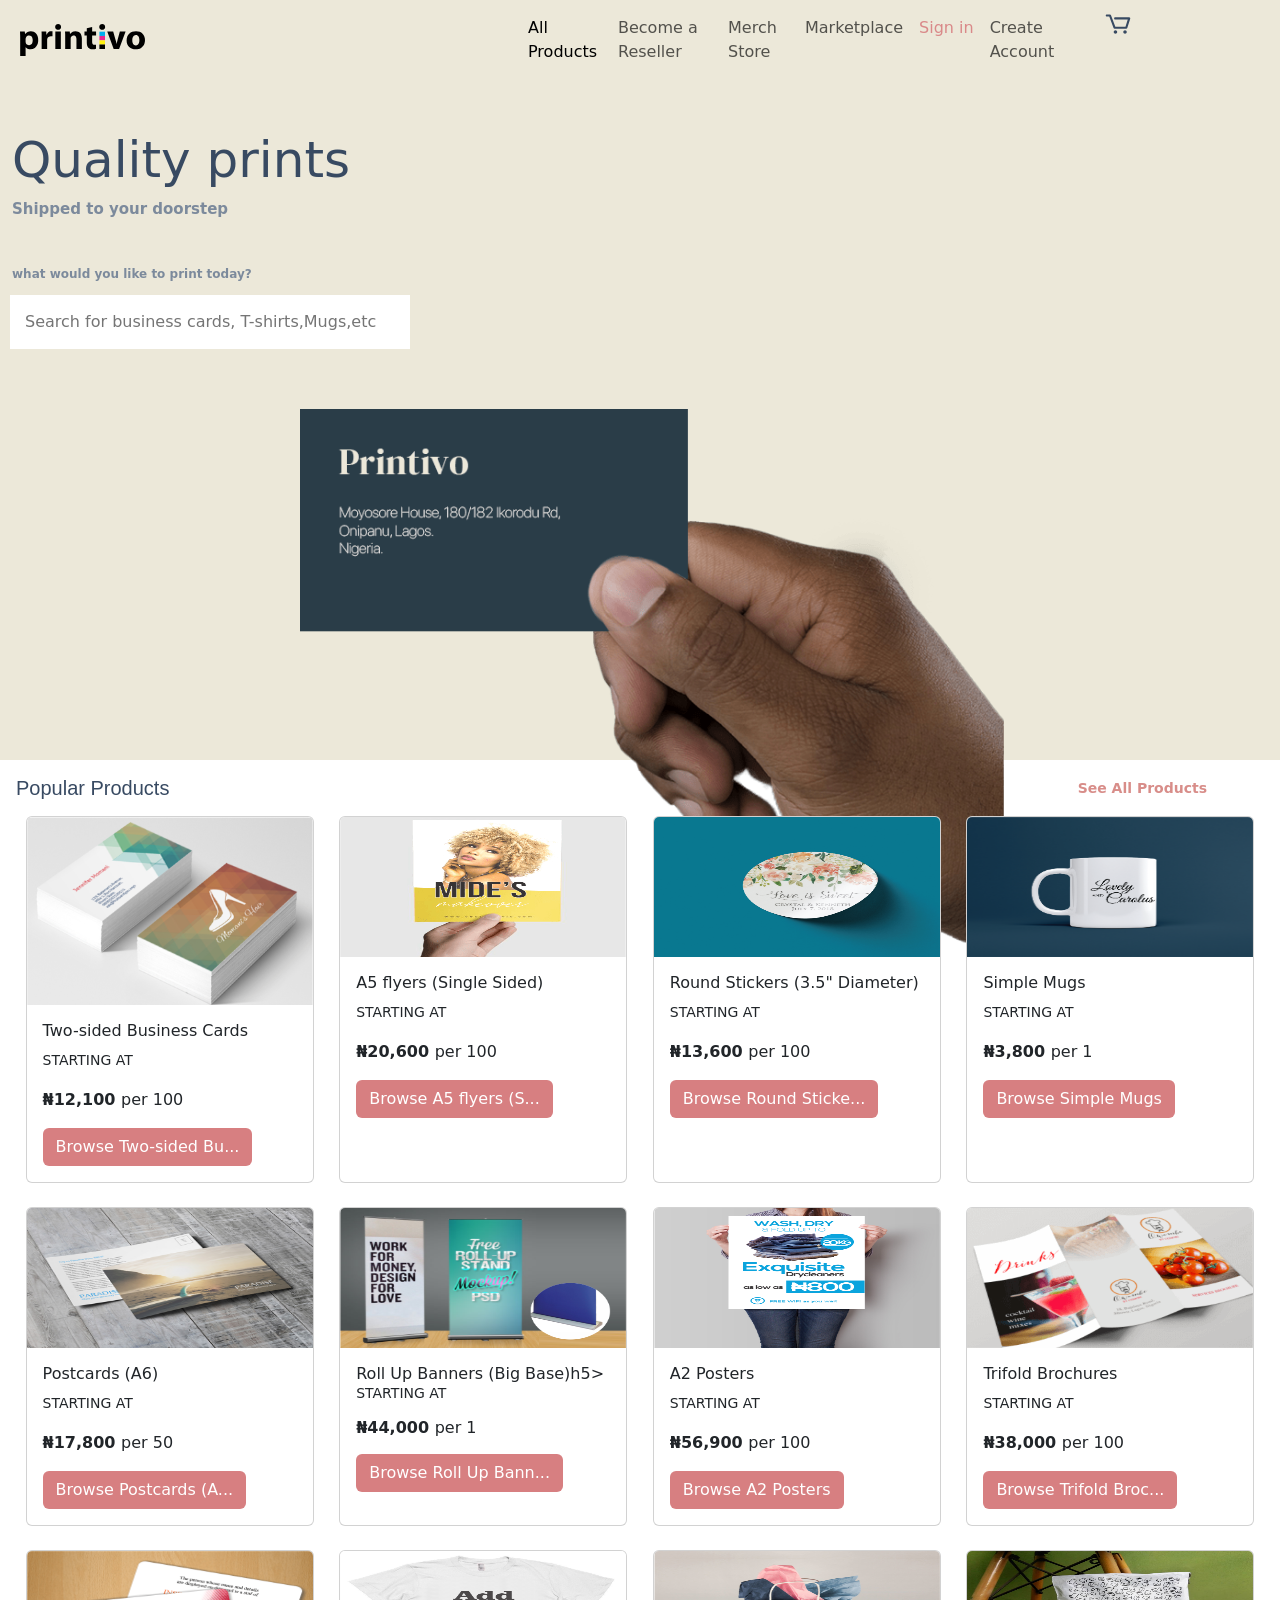
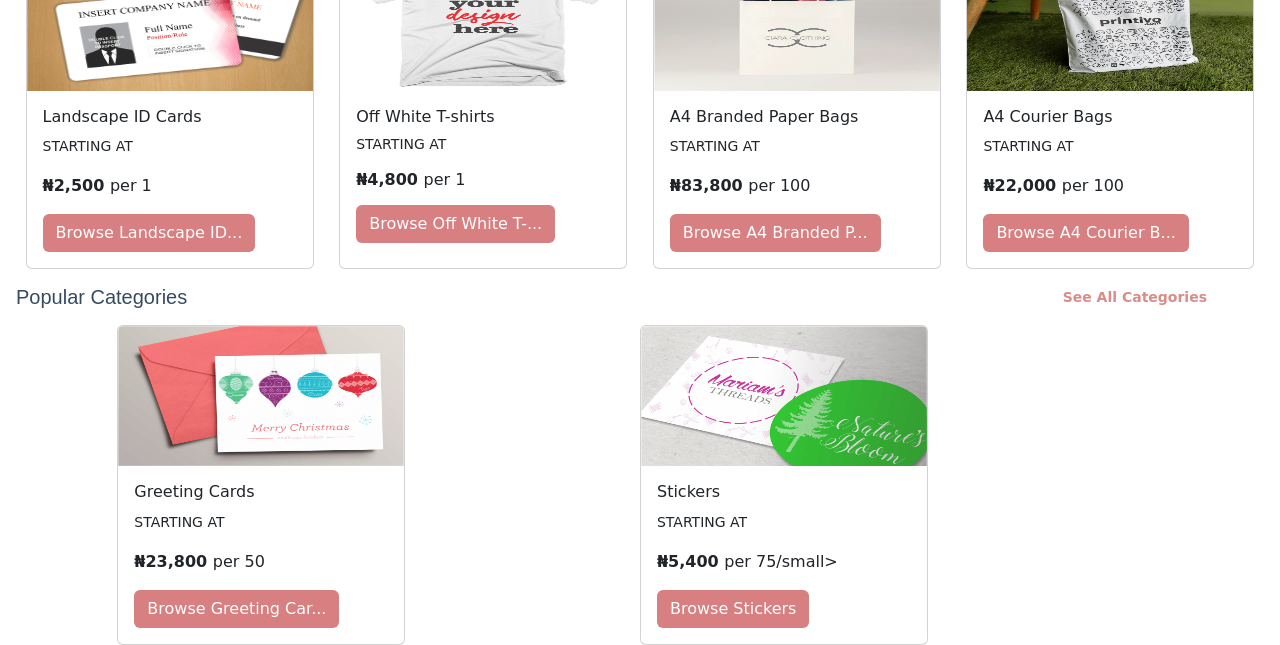
==== index.html @ 856d01d1 "renamed a file" ====
<!DOCTYPE html>
<html lang="en">
<head>
    <meta charset="UTF-8">
    <meta name="viewport" content="width=device-width, initial-scale=1.0">
    <title>Design and Print Business Cards,Flyers Online in Nigeria</title>
    <link rel="stylesheet" href="bootstrap-5.3.2-dist/bootstrap-5.3.2-dist/css/bootstrap.css">
    <link rel="stylesheet" href="printivo.css">
</head>
<body style="overflow-x: hidden;">
    
  <main style="background-color: #ece8d9;">
    <nav class="navbar navbar-expand-lg w-100  ">
      <div class="container-fluid ms-2">
        <img src="Image/download.svg"  width="125" alt="">
        <button class="navbar-toggler" type="button" data-bs-toggle="collapse" data-bs-target="#navbarNav" aria-controls="navbarNav" aria-expanded="true" aria-label="Toggle navigation">
          <span class="navbar-toggler-icon"></span>
        </button>
        <div class="collapse navbar-collapse" id="navbarNav">
          <ul class="navbar-nav">
            <li class="nav-item w">
              <a class="nav-link active ms-" style="margin-left: 375px; width: 90px;" aria-current="page" href="#">All Products</a>
            </li>
            <li class="nav-item ">
              <a class="nav-link" style="width: 110px;" href="#">Become a Reseller</a>
            </li>
            <li class="nav-item">
              <a class="nav-link" style="width: 77px;" href="#">Merch Store</a>
            </li>
            <li class="nav-item w-25">
              <a class="nav-link" href="#">Marketplace</a>
            </li>
            <li class="nav-item w-75">
              <a class="nav-link" style="color:#d98989 ;" href="#">Sign in</a>
            </li>
            <li class="nav-item ">
              <a class="nav-link" style="width: 120px;" href="#">Create Account</a>
            </li>
            <li class="nav-item w-25">
             <img src="Image/download (1).svg" alt="">
            </li>
          </ul>
        </div>
      </div>
    </nav>
      <div>

          <div class="hero">
            <div>
              <h1 style="color: #384a62; margin-left: 12px; margin-top: 50px; font-size: 50px;">Quality prints</h1> 
              <p style="color: #7c8a9c;  margin-left: 12px; font-weight: bold; font-size: 15px;">Shipped to your doorstep</p> <br>
               
              <small style="color: #7c8a9c;  margin-left: 12px; font-weight: bold; margin-top: 150px;font-size: 12px;">what would you like to print today?</small> <br>
              
               <input type="search" name="" placeholder="Search for business cards, T-shirts,Mugs,etc" style="border: none; width: 400px; margin-top: 10px; margin-left: 10px; padding: 15px;" id="">
            </div>
          <div>  <img src="Image/Card3_n9kqin.png" class=" hand"  alt="..." ></div>
          </div>
         
           
          
          
                   
        </div>
      </div>
  </main>
  
<nav class="navbar bg-body-light">
  <div class="container-fluid">
    <a class="navbar-brand fs-10" style="margin-left: 4px; color: #384a62; font-family:sans-serif ;">Popular Products</a>
    <form class="d-flex" role="search">
      <button class="btn border-none fs-6 fw-bolder me-5 " style="margin-right: -10px; color: #d88d89;" type="submit"><small>See All Products</small></button>
    </form>
  </div>
</nav>
<main class="d-lg-flex  d-sm-block" id="maim" style="justify-content: space-evenly;">
<!-- <div class="row">
  <div class="col"> -->
    <div class="card col-sm-6" style="width: 18rem;">
      <img src="Image/1440201227_two-sided-business-cards-by-printivo.png" class="card-img-top" alt="...">
      <div class="card-body">
        <h5 class="card-title fs-6">Two-sided Business Cards</h5> 
        <p class="card-text fw-light fs-6"><small>STARTING AT</small></p>
        <p class="card-text fw-bolder fs-6">₦12,100 <small class="fw-light fs-6">per 100</small></p>
        <a href="#" class="btn text-white fs-6" style="background-color: #d77f81;">Browse Two-sided Bu...</a>
      </div>
    </div>
  <div class="card col-sm-6" style="width: 18rem;">
      <img src="Image/mide.png" height="140" class="card-img-top" alt="...">
      <div class="card-body">
        <h5 class="card-title fs-6">A5 flyers (Single Sided)</h5> 
        <p class="card-text fw-light fs-6"><small>STARTING AT</small></p>
        <p class="card-text fw-bolder fs-6">₦20,600 <small class="fw-light fs-6">per 100</small></p>
        <a href="#" class="btn text-white fs-6" style="background-color: #d77f81;">Browse A5 flyers (S...</a>
      </div>
    </div>
  </div>
  </div>
<!-- <div class="row gap-10"> -->
  <div class="card col-sm-6" style="width: 18rem;">
    <img src="Image/rblu.png" height="140" class="card-img-top" alt="...">
    <div class="card-body">
      <h5 class="card-title fs-6">Round Stickers (3.5" Diameter)</h5> 
      <p class="card-text fw-light fs-6"><small>STARTING AT</small></p>
      <p class="card-text fw-bolder fs-6">₦13,600 <small class="fw-light fs-6">per 100</small></p>
      <a href="#" class="btn text-white fs-6" style="background-color: #d77f81;">Browse Round Sticke...</a>
    </div>
  </div>
<div class="card col-sm-6" style="width: 18rem;">
    <img src="Image/cup.png" height="140" class="card-img-top" alt="...">
    <div class="card-body">
      <h5 class="card-title fs-6">Simple Mugs</h5> 
      <p class="card-text fw-light fs-6"><small>STARTING AT</small></p>
      <p class="card-text fw-bolder fs-6">₦3,800 <small class="fw-light fs-6">per 1</small></p>
      <a href="#" class="btn text-white fs-6" style="background-color: #d77f81;">Browse Simple Mugs</a>
    </div>
  </div>
</div>
    </main> <br> 
<main class="d-lg-flex d-sm-block " id="maim"  style="justify-content: space-evenly;">
<!-- <div class="row"> -->
  <div class="card col-sm-6" style="width: 18rem;">
    <img src="Image/1439790190_postcard.jpg" height="140px" class="card-img-top" alt="...">
    <div class="card-body">
      <h5 class="card-title fs-6">Postcards (A6)</h5> 
      <p class="card-text fw-light fs-6"><small>STARTING AT</small></p>
      <p class="card-text fw-bolder fs-6"> ₦17,800  <small class="fw-light fs-6">per 50</small></p>
      <a href="#" class="btn text-white fs-6" style="background-color: #d77f81;">Browse Postcards (A...</a>
    </div>
  </div>
<div class="card col-sm-6" style="width: 18rem;">
    <img src="Image/1446183154_big rollup banner.png" height="140" class="card-img-top" alt="...">
    <div class="card-body">
      <h5 class="card-title fs-6">Roll Up Banners (Big Base)h5> 
      <p class="card-text fw-light fs-6"><small>STARTING AT</small></p>
      <p class="card-text fw-bolder fs-6">₦44,000 <small class="fw-light fs-6">per 1</small></p>
      <a href="#" class="btn text-white fs-6" style="background-color: #d77f81;">Browse Roll Up Bann...</a>
    </div>
  </div>
</div>
<!-- <div class="row"> -->
  <div class="card col-sm-6" style="width: 18rem;">
    <img src="Image/1572259118_product-5-(1).png" height="140" class="card-img-top" alt="...">
    <div class="card-body">
      <h5 class="card-title fs-6">A2 Posters</h5> 
      <p class="card-text fw-light fs-6"><small>STARTING AT</small></p>
      <p class="card-text fw-bolder fs-6">₦56,900 <small class="fw-light fs-6">per 100</small></p>
      <a href="#" class="btn text-white fs-6" style="background-color: #d77f81;">Browse A2 Posters</a>
    </div>
  </div>
<div class="card col-sm-6" style="width: 18rem;">
    <img src="Image/1473167305_trifold-brochure-printing.png" height="140" class="card-img-top" alt="...">
    <div class="card-body">
      <h5 class="card-title fs-6">Trifold Brochures</h5> 
      <p class="card-text fw-light fs-6"><small>STARTING AT</small></p>
      <p class="card-text fw-bolder fs-6">₦38,000 <small class="fw-light fs-6">per 100</small></p>
      <a href="#" class="btn text-white fs-6" style="background-color: #d77f81;">Browse Trifold Broc...</a>
    </div>
  </div>
</div>
    </main> <br>
<main class="d-lg-flex  d-sm-block" id="maim"  style="justify-content: space-evenly;">
<!-- <div class="row"> -->
  <div class="card col-sm-6" style="width: 18rem;">
  <img src="Image/1456215784_12.png" height="140px" class="card-img-top" alt="...">
  <div class="card-body">
    <h5 class="card-title fs-6">Landscape ID Cards</h5> 
    <p class="card-text fw-light fs-6"><small>STARTING AT</small></p>
    <p class="card-text fw-bolder fs-6"> ₦2,500  <small class="fw-light fs-6">per 1</small></p>
    <a href="#" class="btn text-white fs-6" style="background-color: #d77f81;">Browse Landscape ID...</a>
  </div>
</div>
<div class="card col-sm-6" style="width: 18rem;">
  <img src="Image/1485151940_White-tshirt.png" height="140" class="card-img-top" alt="...">
  <div class="card-body">
    <h5 class="card-title fs-6">Off White T-shirts<h5> 
    <p class="card-text fw-light fs-6"><small>STARTING AT</small></p>
    <p class="card-text fw-bolder fs-6">₦4,800 <small class="fw-light fs-6">per 1</small></p>
    <a href="#" class="btn text-white fs-6" style="background-color: #d77f81;">Browse Off White T-...</a>
  </div>
</div></div>
<!-- <div class="row"> -->
  <div class="card col-sm-6" style="width: 18rem;">
    <img src="Image/1572258123_product-3-(1).png" height="140" class="card-img-top" alt="...">
    <div class="card-body">
      <h5 class="card-title fs-6">A4 Branded Paper Bags</h5> 
      <p class="card-text fw-light fs-6"><small>STARTING AT</small></p>
      <p class="card-text fw-bolder fs-6">₦83,800 <small class="fw-light fs-6">per 100</small></p>
      <a href="#" class="btn text-white fs-6" style="background-color: #d77f81;">Browse A4 Branded P...</a>
    </div>
  </div>
<div class="card col-sm-6" style="width: 18rem;">
    <img src="Image/1607424257_63f28e7a-da1d-4685-a297-964e186a2170.jpeg" height="140" class="card-img-top" alt="...">
    <div class="card-body">
      <h5 class="card-title fs-6">A4 Courier Bags</h5> 
      <p class="card-text fw-light fs-6"><small>STARTING AT</small></p>
      <p class="card-text fw-bolder fs-6">₦22,000 <small class="fw-light fs-6">per 100</small></p>
      <a href="#" class="btn text-white fs-6" style="background-color: #d77f81;">Browse A4 Courier B...</a>
    </div>
  </div>
</div>
    </main>
    <nav class="navbar bg-body-light">
        <div class="container-fluid">
          <a class="navbar-brand fs-10" style="margin-left: 4px; color: #384a62; font-family:sans-serif ;">Popular Categories</a>
          <form class="d-flex" role="search">
            <button class="btn border-none fs-6 fw-bolder me-5" style="margin-right: -10px; color: #d88d89;" type="submit"><small>See All Categories</small></button>
          </form>
        </div>
      </nav>

      <main class="d-lg-flex d-sm-block ms-50 " id="maim"  style="justify-content: space-around;gap: -13px;">
        
       <!-- <div class="row"> -->
        <div class="card col-sm-6" style="width: 18rem;">
          <img src="Image/1473159158_Christmas-card-for-this-wonderful-season.png" height="140" class="card-img-top" alt="...">
          <div class="card-body">
            <h5 class="card-title fs-6">Greeting Cards</h5> 
            <p class="card-text fw-light fs-6"><small>STARTING AT</small></p>
            <p class="card-text fw-bolder fs-6">₦23,800 <small class="fw-light fs-6">per 50</small></p>
            <a href="#" class="btn text-white fs-6" style="background-color: #d77f81;">Browse Greeting Car...</a>
          </div>
        </div>
      <div class="card col-sm-6" style="width: 18rem;">
          <img src="Image/1473165427_stickers.png" height="140" class="card-img-top" alt="...">
          <div class="card-body">
            <h5 class="card-title fs-6">Stickers</h5> 
            <p class="card-text fw-light fs-6"><small>STARTING AT</small></p>
            <p class="card-text fw-bolder fs-6">₦5,400 <small class="fw-light fs-6">per 75/small></p>
            <a href="#" class="btn text-white fs-6" style="background-color: #d77f81;">Browse Stickers</a>
          </div>
        </div>
       </div>
            </main>


            

   <script src="bootstrap-5.3.2-dist/bootstrap-5.3.2-dist/js/bootstrap.bundle.js"></script>
</body>
</html>
---- printivo.css ----
.hand{
    position: relative;
    left: 300px;
    width: 55%; 
    margin-top: 60px;
}
.hero{
    height: 70vh;
}


@media screen and (max-width:481px) {
    .ve{
        height: 10vh;
    }
    .hand{
        display: none;
    } 
    .hero{
       height: 25vh; 
    }
    #maim{
       /* align-items: center; */
       /* text-align: center; */
       /* justify-items: center; */
       margin-left: 90px;
    }
}
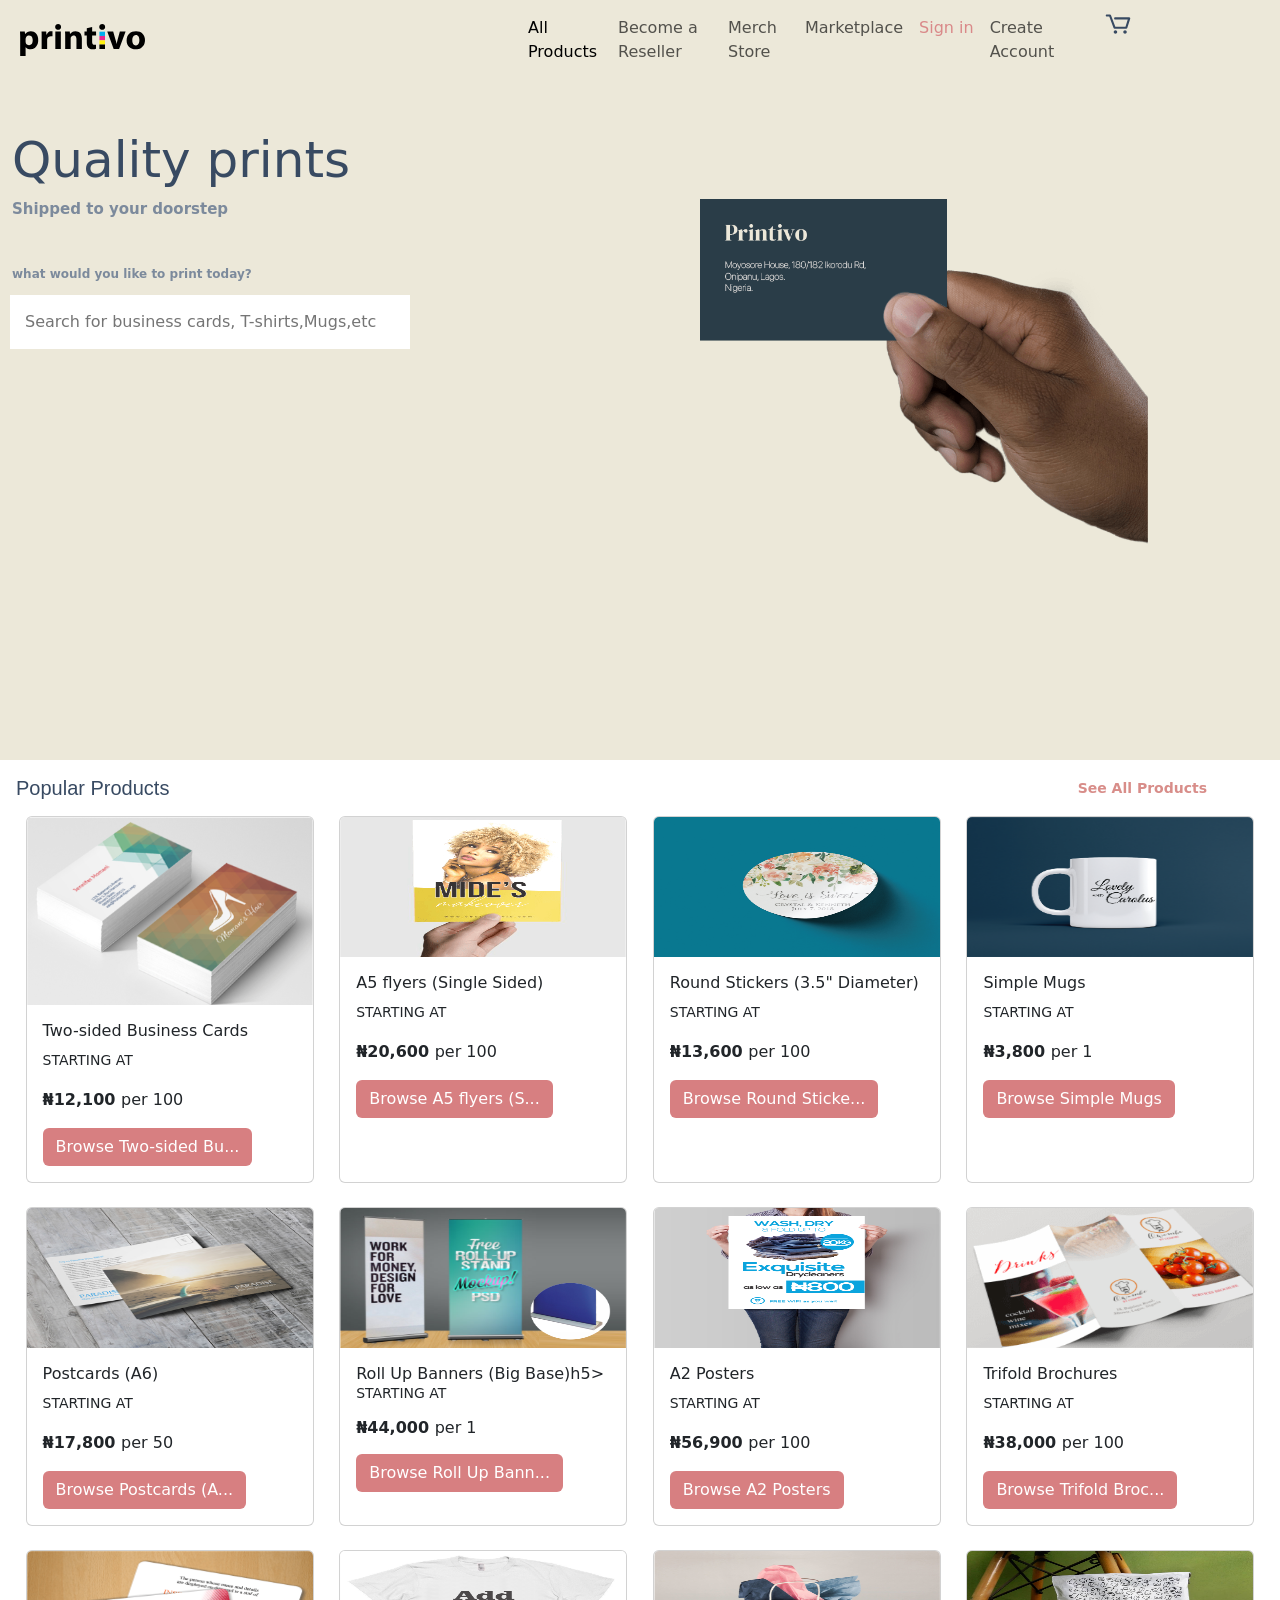
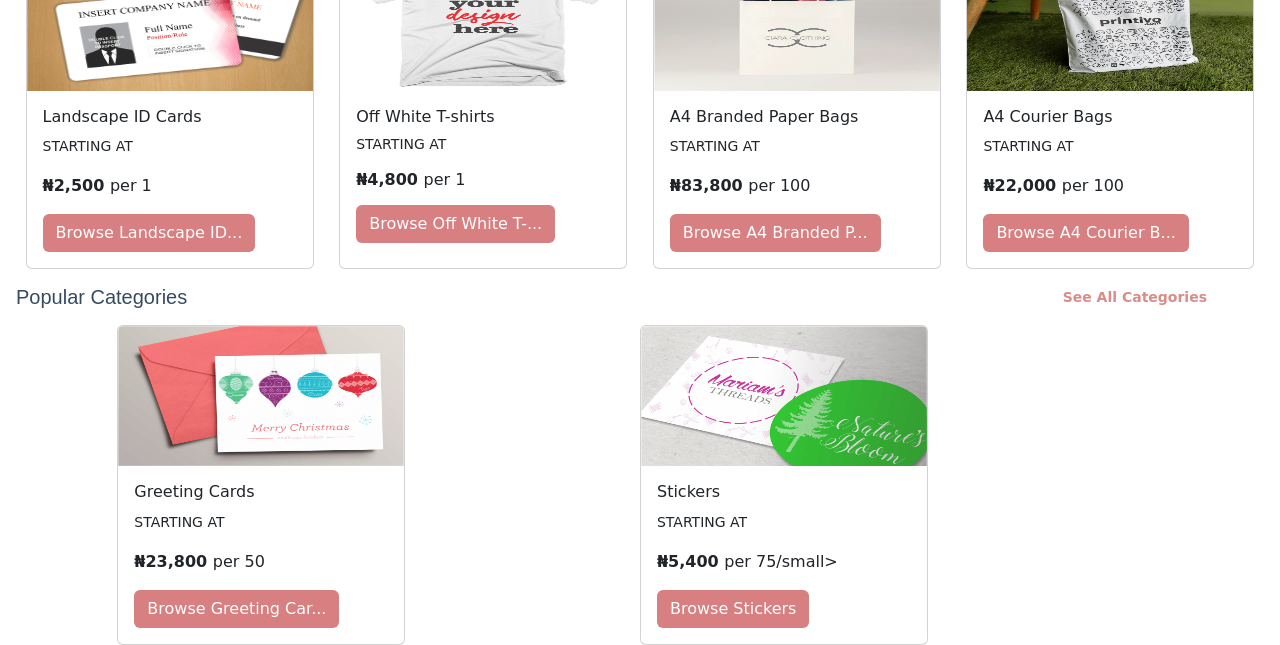
==== commit 9cfeb8ec: "added a style" ====
--- a/index.html
+++ b/index.html
@@ -9,7 +9,7 @@
 </head>
 <body style="overflow-x: hidden;">
     
-  <main style="background-color: #ece8d9;">
+  <main style="background-color: #ece8d9; z-index: 1;">
     <nav class="navbar navbar-expand-lg w-100  ">
       <div class="container-fluid ms-2">
         <img src="Image/download.svg"  width="125" alt="">
@@ -52,7 +52,7 @@
                
               <small style="color: #7c8a9c;  margin-left: 12px; font-weight: bold; margin-top: 150px;font-size: 12px;">what would you like to print today?</small> <br>
               
-               <input type="search" name="" placeholder="Search for business cards, T-shirts,Mugs,etc" style="border: none; width: 400px; margin-top: 10px; margin-left: 10px; padding: 15px;" id="">
+               <input type="search" id="input" name="" placeholder="Search for business cards, T-shirts,Mugs,etc" >
             </div>
           <div>  <img src="Image/Card3_n9kqin.png" class=" hand"  alt="..." ></div>
           </div>
--- a/printivo.css
+++ b/printivo.css
@@ -1,13 +1,19 @@
 .hand{
     position: relative;
-    left: 300px;
-    width: 55%; 
-    margin-top: 60px;
+    left: 700px;
+    width: 35%; 
+    margin-top: -150px;
 }
 .hero{
     height: 70vh;
 }
-
+#input{
+    border: none;
+     width: 400px;
+      margin-top: 10px; 
+      margin-left: 10px; 
+      padding: 15px;
+}
 
 @media screen and (max-width:481px) {
     .ve{
@@ -23,6 +29,15 @@
        /* align-items: center; */
        /* text-align: center; */
        /* justify-items: center; */
-       margin-left: 90px;
+       margin-left: 70px;
     }
+    #input{
+        border: none;
+         width: 300px;
+          margin-top: 10px; 
+          margin-left: 10px; 
+          padding: 15px;
+    }
+    
+    
 }
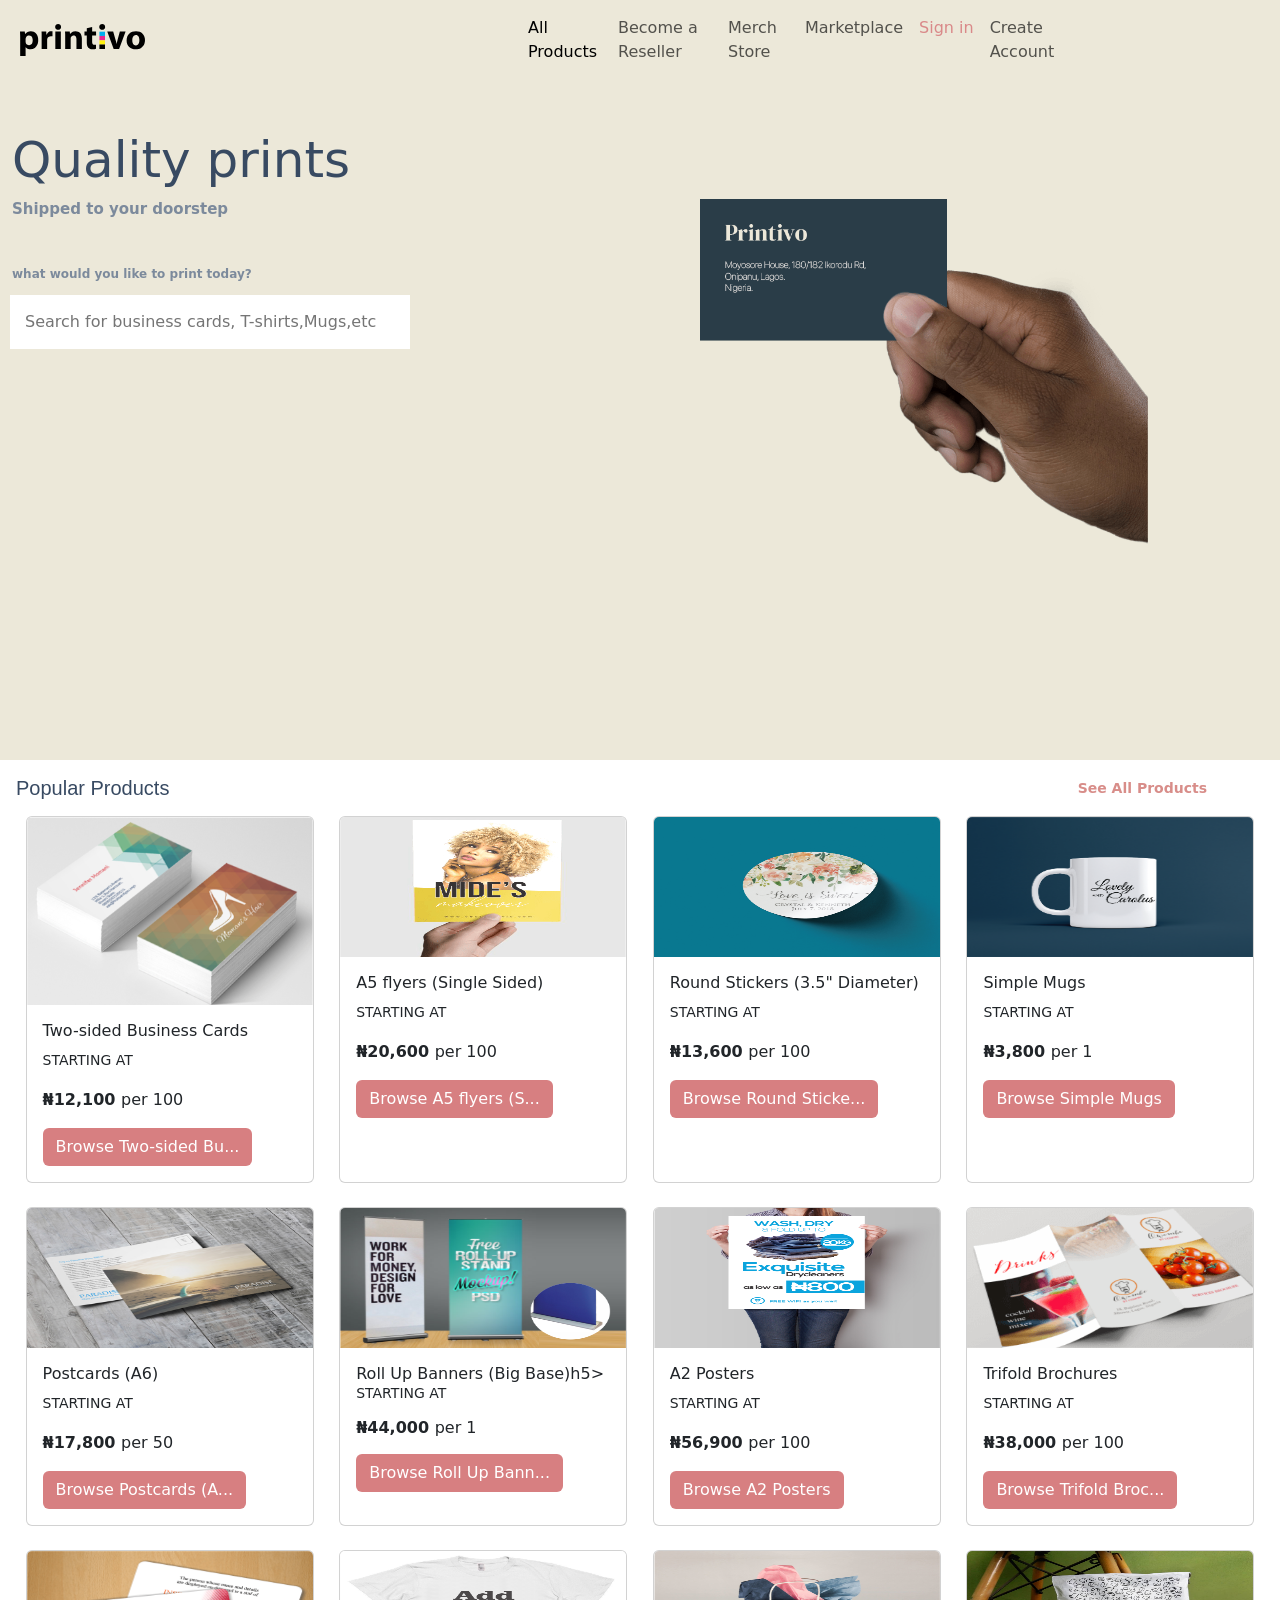
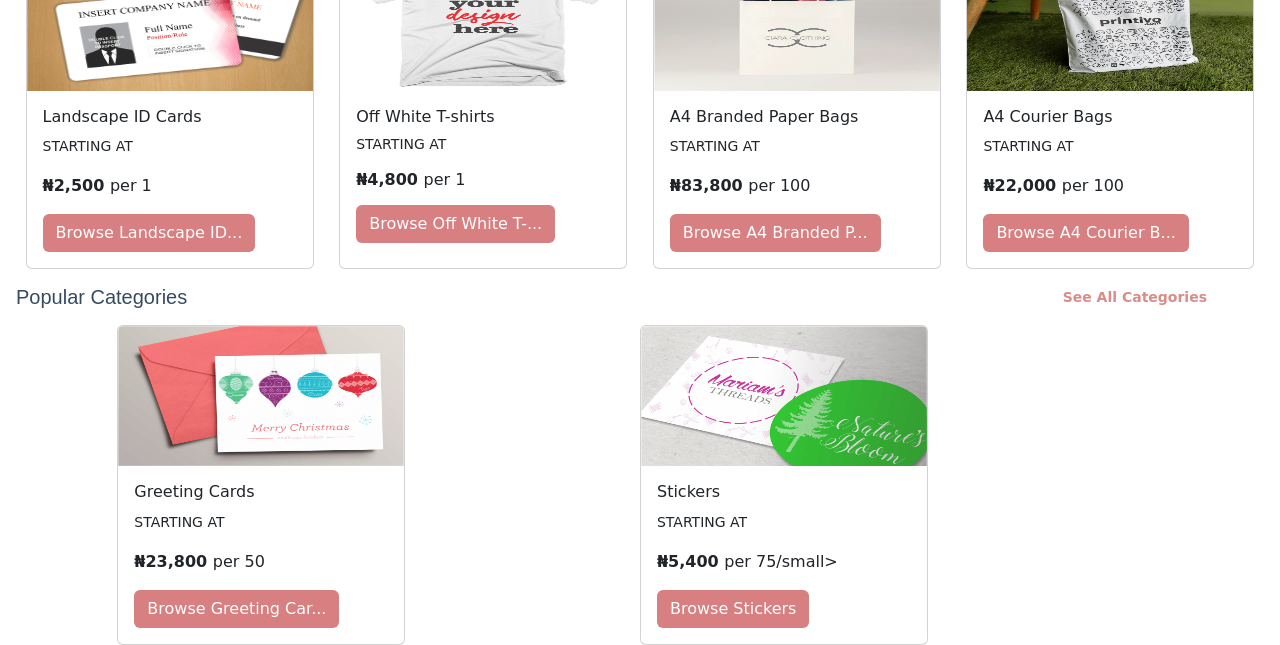
==== commit 3261a0b9: "made some corrections" ====
--- a/index.html
+++ b/index.html
@@ -19,7 +19,7 @@
         <div class="collapse navbar-collapse" id="navbarNav">
           <ul class="navbar-nav">
             <li class="nav-item w">
-              <a class="nav-link active ms-" style="margin-left: 375px; width: 90px;" aria-current="page" href="#">All Products</a>
+              <a class="nav-link active " id="hh" style="margin-left: 375px; width: 90px;" aria-current="page" href="#">All Products</a>
             </li>
             <li class="nav-item ">
               <a class="nav-link" style="width: 110px;" href="#">Become a Reseller</a>
@@ -33,10 +33,10 @@
             <li class="nav-item w-75">
               <a class="nav-link" style="color:#d98989 ;" href="#">Sign in</a>
             </li>
-            <li class="nav-item ">
+            <li class="nav-item">
               <a class="nav-link" style="width: 120px;" href="#">Create Account</a>
             </li>
-            <li class="nav-item w-25">
+            <li class="nav-item w-25 d-sm-none" id="hh" >
              <img src="Image/download (1).svg" alt="">
             </li>
           </ul>
--- a/printivo.css
+++ b/printivo.css
@@ -38,6 +38,8 @@
           margin-left: 10px; 
           padding: 15px;
     }
-    
+    #hh{
+        display: none;
+    }
     
 }
